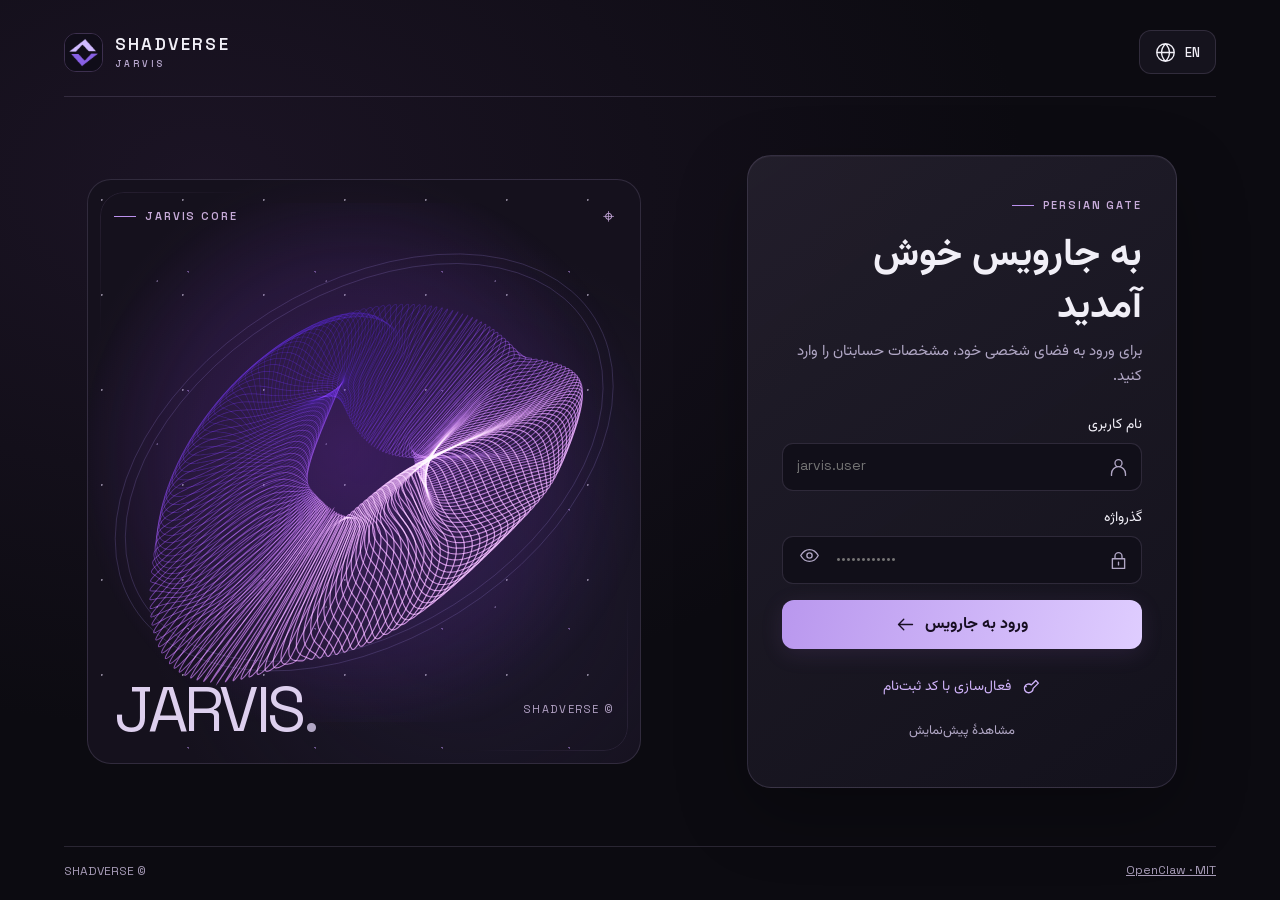
==== deploy/shadverse/product/web/index.html @ c84db5ae "feat(shadverse): add Persian Gate and Creator visual review" ====
<!doctype html>
<html lang="fa" dir="rtl">
  <head>
    <meta charset="utf-8">
    <meta name="viewport" content="width=device-width,initial-scale=1,viewport-fit=cover">
    <meta name="theme-color" content="#100e17">
    <meta name="apple-mobile-web-app-capable" content="yes">
    <title>جارویس | SHADVERSE</title>
    <link rel="manifest" href="./app.webmanifest">
    <link rel="apple-touch-icon" href="./icon-192.png">
    <link rel="icon" href="./icon-192.png">
    <link rel="stylesheet" href="./style.css">
  </head>
  <body>
    <div id="app"></div>
    <script type="module" src="./app.js"></script>
  </body>
</html>
---- deploy/shadverse/product/web/style.css ----
@font-face {
  font-family: Vazir;
  src: url("./fonts/vazirmatn.woff2");
}
@font-face {
  font-family: Space;
  src: url("./fonts/space-grotesk-latin.woff2");
  font-weight: 300 700;
}
:root {
  color-scheme: dark;
  --fg: #f1eff7;
  --muted: #b1a7c5;
  --line: #a89ac630;
  --lilac: #c5a3ff;
  --glass: linear-gradient(145deg, #25212edb, #14121ee8);
  font:
    16px/1.65 Vazir,
    Space,
    system-ui,
    sans-serif;
  color: var(--fg);
  background: #0b0a10;
}
* {
  box-sizing: border-box;
}
body {
  margin: 0;
  min-height: 100dvh;
  background: radial-gradient(ellipse at 16% 20%, #38244959, transparent 54%), #0c0b11;
}
button,
input,
textarea,
select {
  font: inherit;
  color: inherit;
}
button,
a,
select {
  touch-action: manipulation;
}
button {
  cursor: pointer;
  border: 0;
  background: transparent;
}
button:disabled,
select:disabled {
  cursor: default;
  opacity: 0.55;
}
button,
a,
input,
textarea,
select {
  outline-offset: 4px;
}
button:focus-visible,
a:focus-visible {
  outline: 2px solid #cca7ff;
}
button:hover:not(:disabled) {
  filter: brightness(1.18);
}
a {
  color: var(--lilac);
}
input,
textarea,
select {
  min-width: 0;
}
p,
h1,
h2,
h3 {
  margin: 0;
}
input,
textarea {
  direction: auto;
}
bdi {
  unicode-bidi: isolate;
}
.ico {
  width: 21px;
  height: 21px;
  flex: none;
}
.en,
.brand,
.tag,
.num,
small.latin {
  font-family: Space, Arial, sans-serif;
  direction: ltr;
  unicode-bidi: isolate;
}
.tag {
  display: inline-flex;
  gap: 9px;
  align-items: center;
  font-size: 11px;
  font-weight: 600;
  letter-spacing: 0.17em;
  color: #c7abd9;
}
.tag:before {
  content: "";
  width: 22px;
  height: 1px;
  background: #bb91ee;
}
.brand {
  display: flex;
  align-items: center;
  gap: 12px;
  line-height: 1.15;
  font-weight: 600;
  font-size: 17px;
  letter-spacing: 0.13em;
}
.brand img {
  width: 39px;
  height: 39px;
  border: 1px solid #8b72b052;
  border-radius: 12px;
}
.brand small {
  display: block;
  color: #b7a7cd;
  font-size: 9px;
  letter-spacing: 0.32em;
  margin-top: 4px;
}
.pill,
.outline,
.iconbtn,
.primary,
.navbtn,
.shortcut,
.textbtn,
.seg button {
  display: inline-flex;
  align-items: center;
  justify-content: center;
  gap: 9px;
}
.pill,
.outline,
.iconbtn,
.seg {
  border: 1px solid var(--line);
  border-radius: 12px;
  background: #201c2a85;
}
.pill {
  font-size: 13px;
  padding: 6px 13px;
}
.dot {
  width: 7px;
  height: 7px;
  border-radius: 50%;
  background: #c4a0ef;
  box-shadow: 0 0 10px #cca8ff55;
}
.outline,
.iconbtn {
  min-height: 44px;
  padding: 6px 15px;
}
.iconbtn {
  width: 44px;
  padding: 0;
}
.primary {
  min-height: 49px;
  border-radius: 12px;
  padding: 8px 22px;
  color: #170e22;
  background: linear-gradient(105deg, #b997ee, #dfcdff);
  font-weight: 700;
  box-shadow: 0 5px 22px #9e69cd22;
}
.textbtn {
  color: #d0b3fa;
  min-height: 44px;
}
.muted,
.sub {
  color: var(--muted);
}
.sub {
  font-size: 15px;
}
.notice {
  color: #e0c6ff;
  min-height: 1.5em;
  font-size: 14px;
}
.notice:empty {
  display: none;
}
.gate {
  max-width: 1580px;
  padding: 30px clamp(20px, 5vw, 78px) 18px;
  margin: auto;
  min-height: 100dvh;
  display: flex;
  flex-direction: column;
}
.bar,
.foot,
.top,
.split,
.cardhead {
  display: flex;
  align-items: center;
  justify-content: space-between;
  gap: 16px;
}
.bar {
  direction: ltr;
  border-bottom: 1px solid var(--line);
  padding-bottom: 22px;
}
.lang {
  font:
    500 13px Space,
    Vazir,
    sans-serif;
  min-height: 44px;
}
.foot {
  border-top: 1px solid var(--line);
  margin-top: auto;
  padding-top: 15px;
  color: #a89cb8;
  font-size: 12px;
  direction: ltr;
}
.foot a {
  color: inherit;
}
.gatebody {
  display: grid;
  direction: ltr;
  grid-template-columns: 1.2fr 1fr;
  gap: clamp(34px, 7vw, 110px);
  align-items: center;
  flex: 1;
  padding: 42px 2%;
}
.gateform {
  direction: rtl;
  max-width: 430px;
  width: 100%;
  justify-self: center;
  padding: 34px;
  border-radius: 24px;
  border: 1px solid var(--line);
  background: var(--glass);
  box-shadow:
    inset 0 1px #ffffff09,
    0 24px 70px #0004;
}
.gateform h1 {
  font-size: clamp(32px, 3vw, 48px);
  line-height: 1.35;
  margin: 15px 0 5px;
}
.gateform form {
  display: grid;
  gap: 16px;
  margin-top: 25px;
}
.gateform label {
  display: grid;
  gap: 6px;
  font-size: 14px;
}
.field {
  display: flex;
  align-items: center;
  gap: 10px;
  border: 1px solid var(--line);
  background: #110f19;
  border-radius: 11px;
  padding-inline: 12px;
  color: var(--muted);
}
.field:focus-within {
  border-color: #b490d8;
}
.field input {
  background: none;
  border: 0;
  outline: 0;
  height: 46px;
  flex: 1;
  width: 100%;
  text-align: start;
}
.field button {
  height: 44px;
  padding: 4px;
}
.gateactions {
  display: flex;
  justify-content: center;
  gap: 12px;
  flex-wrap: wrap;
  margin-top: 16px;
}
.gateactions button {
  font-size: 14px;
}
.reviewbtn {
  margin: auto;
  display: block;
  color: var(--muted);
  min-height: 44px;
  font-size: 13px;
}
.art {
  position: relative;
  isolation: isolate;
  overflow: hidden;
  background:
    radial-gradient(ellipse at 46% 46%, #41205888, transparent 64%),
    radial-gradient(ellipse at 68% 68%, #28234466, transparent 60%), #15111d;
}
.art:before {
  content: "";
  position: absolute;
  inset: 0;
  opacity: 0.52;
  background-image:
    radial-gradient(1px 1px at 17% 21%, #efe4ff 80%, transparent),
    radial-gradient(1px 1px at 79% 77%, #b991ec 85%, transparent),
    radial-gradient(1px 1px at 41% 62%, #a38fc0 85%, transparent);
  background-size:
    81px 95px,
    127px 119px,
    169px 163px;
  pointer-events: none;
}
.art:after {
  content: "";
  pointer-events: none;
  position: absolute;
  inset: 12px;
  border: 1px solid #c4a5e61c;
  border-radius: inherit;
  mask: linear-gradient(135deg, #000 0, transparent 14%, transparent 85%, #000);
}
canvas {
  display: block;
  max-width: 100%;
}
.gateart {
  border: 1px solid var(--line);
  border-radius: 24px;
  height: clamp(480px, 65vh, 680px);
  color: #ddcfee;
}
.gateart canvas {
  position: absolute;
  inset: 4% 0 7%;
  width: 100%;
  height: 89%;
}
.artcap,
.artbase {
  position: absolute;
  display: flex;
  justify-content: space-between;
  align-items: center;
  left: 26px;
  right: 26px;
  z-index: 1;
}
.artcap {
  top: 23px;
}
.artbase {
  bottom: 22px;
}
.artbase strong {
  font: 400 clamp(40px, 5vw, 82px)/1 Space;
  letter-spacing: -0.055em;
}
.artbase small,
.artcap small {
  font: 11px Space;
  letter-spacing: 0.13em;
  color: #b5a4c7;
}
.cross {
  font: 20px Space;
  color: #bfa2d3;
}
.shell {
  max-width: 1760px;
  margin: auto;
  min-height: 100dvh;
  display: grid;
  grid-template-columns: 246px minmax(0, 1fr);
  direction: rtl;
}
.rail {
  display: flex;
  flex-direction: column;
  gap: 28px;
  padding: 32px 18px 20px;
  background: linear-gradient(155deg, #201a2aee, #15121df5 45%);
  border-inline-end: 1px solid var(--line);
  min-height: 100dvh;
  direction: rtl;
}
.rail .brand {
  justify-content: center;
}
.navgroup {
  display: grid;
  gap: 6px;
}
.navgroup small {
  padding-inline: 14px;
  font-size: 12px;
  color: #a89bb9;
}
.navbtn {
  justify-content: flex-start;
  border: 1px solid transparent;
  border-radius: 12px;
  min-height: 48px;
  padding: 7px 14px;
  gap: 12px;
  color: #c9bfd7;
}
.navbtn.selected {
  background: linear-gradient(90deg, #44305455, #72509852);
  border-color: #b391df48;
  color: #ead4ff;
}
.navbtn.selected:after {
  content: "";
  margin-inline-start: auto;
  width: 6px;
  height: 6px;
  border-radius: 50%;
  background: #caa3ff;
}
.railbottom {
  margin-top: auto;
  border-top: 1px solid var(--line);
  padding-top: 18px;
  display: grid;
  gap: 8px;
}
.main {
  padding: 24px clamp(20px, 3.7vw, 62px);
  width: 100%;
  max-width: 1300px;
  margin: auto;
  align-self: start;
  margin-block: 0;
}
.top {
  height: 55px;
  border-bottom: 1px solid var(--line);
  padding-bottom: 17px;
}
.top .title {
  display: flex;
  gap: 10px;
  align-items: center;
  color: #c9bfd5;
  font-size: 14px;
}
.top .title b {
  color: #fff;
}
.topactions {
  display: flex;
  align-items: center;
  gap: 9px;
}
.mobilemenu {
  display: none;
}
.page {
  padding: 29px 0 12px;
}
.hero {
  border-radius: 22px;
  border: 1px solid #82669c65;
  display: grid;
  grid-template-columns: 1fr 1fr;
  min-height: 300px;
}
.herotext {
  position: relative;
  z-index: 1;
  padding: 32px clamp(20px, 3vw, 50px);
  align-self: center;
}
.herotext h1 {
  font-size: clamp(34px, 3.1vw, 53px);
  line-height: 1.4;
  letter-spacing: -0.03em;
  margin: 12px 0 6px;
}
.herotext .primary {
  margin-top: 20px;
  font-size: 14px;
}
.corebox {
  position: relative;
  min-width: 0;
}
.corebox canvas {
  position: absolute;
  width: 100%;
  height: 100%;
}
.hero .tag {
  color: #debcff;
}
.section {
  margin-top: 24px;
}
.cardhead h2,
.section h2 {
  font-size: 21px;
  font-weight: 650;
}
.composer,
.surface,
.shortcut {
  background: var(--glass);
  border: 1px solid var(--line);
  border-radius: 17px;
}
.composer {
  margin-top: 12px;
  padding: 14px 18px;
}
.composer textarea {
  display: block;
  width: 100%;
  resize: vertical;
  min-height: 65px;
  max-height: 200px;
  background: transparent;
  border: 0;
  outline: none;
  font-size: 17px;
}
.composer:focus-within {
  border-color: #9273ac;
}
.tools {
  display: flex;
  align-items: center;
  gap: 8px;
}
.tools select,
.controls select {
  border: 1px solid var(--line);
  border-radius: 9px;
  padding: 7px;
  background: #1d1924;
  max-width: 200px;
  min-height: 42px;
}
.tools .send {
  margin-inline-start: auto;
  min-height: 43px;
}
.send .ico {
  width: 18px;
}
.shortcuts {
  display: grid;
  grid-template-columns: repeat(3, 1fr);
  gap: 12px;
  margin-top: 12px;
}
.shortcut {
  min-height: 76px;
  justify-content: flex-start;
  padding: 14px;
  text-align: start;
  gap: 12px;
}
.tileicon {
  display: grid;
  place-items: center;
  width: 41px;
  height: 41px;
  border: 1px solid #c3a0ff34;
  border-radius: 11px;
  color: #d2b5fb;
  background: #a67aff10;
}
.shortcut .ico:last-child:not(:first-child) {
  margin-inline-start: auto;
  width: 16px;
}
.pagetitle {
  margin-bottom: 22px;
}
.pagetitle h1 {
  font-size: 35px;
}
.surface {
  padding: 20px;
}
.voiceart {
  display: grid;
  justify-items: center;
  text-align: center;
  padding: 23px;
  border: 1px solid var(--line);
  border-radius: 22px;
}
.voiceart canvas {
  width: min(100%, 520px);
  height: 310px;
}
.voiceart h2,
.voiceart p,
.voiceart button {
  position: relative;
}
.voiceart .outline {
  margin-top: 15px;
}
.voiceline {
  display: flex;
  gap: 3px;
  align-items: center;
  height: 29px;
  margin: 10px;
}
.voiceline i {
  display: block;
  width: 3px;
  height: 8px;
  background: #bfa0e0;
  border-radius: 2px;
}
.voiceline i:nth-child(3n) {
  height: 17px;
}
.voiceline i:nth-child(5n) {
  height: 24px;
}
.seg {
  display: inline-flex;
  flex-wrap: wrap;
  padding: 3px;
  gap: 2px;
}
.seg button {
  padding: 6px 14px;
  min-height: 40px;
  border-radius: 9px;
}
.seg .on {
  background: #544063;
  color: #f2e6ff;
}
.controls {
  display: flex;
  align-items: center;
  gap: 15px;
  flex-wrap: wrap;
}
.controls .field {
  max-width: 100%;
}
.stack {
  display: grid;
  gap: 15px;
}
.empty {
  padding: 32px 20px;
  color: var(--muted);
  text-align: center;
}
.plans {
  display: grid;
  grid-template-columns: repeat(3, 1fr);
  gap: 15px;
}
.plans .en {
  font-size: 27px;
}
.drawerclose {
  display: none;
}
.chip {
  display: inline-flex;
  max-width: 100%;
  align-items: center;
  gap: 6px;
  padding: 4px 10px;
  border-radius: 10px;
  background: #362b41;
  margin: 4px;
  overflow-wrap: anywhere;
}
.chip button {
  min-height: 36px;
}
.footnote {
  margin-top: 18px;
  color: #998ea9;
  font-size: 12px;
  display: flex;
  justify-content: space-between;
}
.auditrow {
  padding: 10px;
  border-bottom: 1px solid var(--line);
}
[hidden] {
  display: none !important;
}
html[dir="ltr"] .gateform,
html[dir="ltr"] .rail,
html[dir="ltr"] .main {
  direction: ltr;
}
.scrim {
  display: none;
}
@media (max-width: 980px) {
  .shell {
    grid-template-columns: 200px minmax(0, 1fr);
  }
  .rail {
    padding: 22px 12px;
  }
  .main {
    padding: 18px;
  }
  .herotext {
    padding: 22px;
  }
  .gatebody {
    gap: 24px;
    padding-inline: 0;
  }
  .gateform {
    padding: 25px;
  }
  .shortcut {
    padding: 10px;
    gap: 6px;
  }
  .shortcut > .ico {
    display: none;
  }
}
@media (max-width: 720px) {
  .gate {
    padding: calc(12px + env(safe-area-inset-top)) 16px calc(10px + env(safe-area-inset-bottom));
  }
  .bar {
    padding-bottom: 10px;
  }
  .brand {
    font-size: 14px;
    gap: 8px;
  }
  .brand img {
    width: 34px;
    height: 34px;
  }
  .gatebody {
    grid-template-columns: 1fr;
    gap: 12px;
    padding: 14px 0;
  }
  .gateart {
    height: 147px;
    border-radius: 16px;
  }
  .gateart canvas {
    left: 32%;
    width: 70%;
    height: 150%;
    top: -22%;
  }
  .artcap {
    left: 16px;
    top: 14px;
  }
  .artbase {
    left: 16px;
    bottom: 16px;
  }
  .artbase small,
  .artcap .cross {
    display: none;
  }
  .artbase strong {
    font-size: 45px;
  }
  .gateform {
    max-width: none;
    padding: 20px;
  }
  .gateform h1 {
    font-size: 30px;
    margin-top: 6px;
  }
  .gateform form {
    gap: 12px;
    margin-top: 16px;
  }
  .gateactions {
    margin-top: 8px;
  }
  .shell {
    display: block;
  }
  .main {
    padding: calc(12px + env(safe-area-inset-top)) 15px calc(18px + env(safe-area-inset-bottom));
  }
  .top {
    height: 50px;
    padding-bottom: 8px;
  }
  .top .title {
    gap: 5px;
  }
  .top .title > span {
    display: none;
  }
  .mobilemenu,
  .drawerclose {
    display: inline-flex;
  }
  .rail {
    display: none;
  }
  .rail.open {
    position: fixed;
    display: flex;
    inset: 0 0 0 auto;
    z-index: 10;
    width: min(82vw, 290px);
    overflow: auto;
    padding-top: calc(15px + env(safe-area-inset-top));
    min-height: 0;
    background: #1b1622;
  }
  .scrim.open {
    display: block;
    position: fixed;
    inset: 0;
    background: #000a;
    z-index: 9;
  }
  .pill {
    font-size: 12px;
    padding: 4px 8px;
  }
  .topactions {
    gap: 5px;
  }
  .lang {
    padding-inline: 9px;
  }
  .page {
    padding-top: 14px;
  }
  .hero {
    grid-template-columns: 1fr;
    min-height: 0;
  }
  .corebox {
    grid-row: 1;
    height: 150px;
  }
  .corebox canvas {
    top: -5%;
    height: 120%;
  }
  .herotext {
    padding: 4px 19px 20px;
    text-align: center;
  }
  .herotext h1 {
    font-size: 31px;
    margin: 4px 0;
  }
  .herotext .primary {
    min-height: 44px;
    margin-top: 12px;
  }
  .sub {
    font-size: 14px;
  }
  .section {
    margin-top: 17px;
  }
  .section h2 {
    font-size: 18px;
  }
  .composer {
    padding: 12px;
    margin-top: 8px;
  }
  .composer textarea {
    font-size: 16px;
    min-height: 55px;
  }
  .tools {
    flex-wrap: wrap;
    gap: 6px;
  }
  .tools .primary {
    padding: 8px 12px;
  }
  .tools select {
    max-width: 135px;
  }
  .shortcuts {
    gap: 7px;
  }
  .shortcut {
    flex-direction: column;
    justify-content: center;
    gap: 5px;
    font-size: 13px;
    padding: 8px 3px;
  }
  .tileicon {
    width: 32px;
    height: 32px;
  }
  .voiceart canvas {
    height: 220px;
  }
  .plans {
    grid-template-columns: 1fr;
  }
  .pagetitle h1 {
    font-size: 28px;
  }
  .footnote {
    margin-top: 11px;
  }
  .voiceart {
    padding: 15px;
  }
  .seg button {
    font-size: 14px;
    padding-inline: 9px;
  }
  .foot {
    font-size: 11px;
  }
  .top .iconbtn {
    width: 40px;
  }
  .drawerclose {
    align-self: flex-end;
  }
}
@media (prefers-reduced-motion: no-preference) {
  button {
    transition:
      filter 0.18s,
      background 0.18s,
      transform 0.18s;
  }
  button:active:not(:disabled) {
    transform: translateY(1px);
  }
}
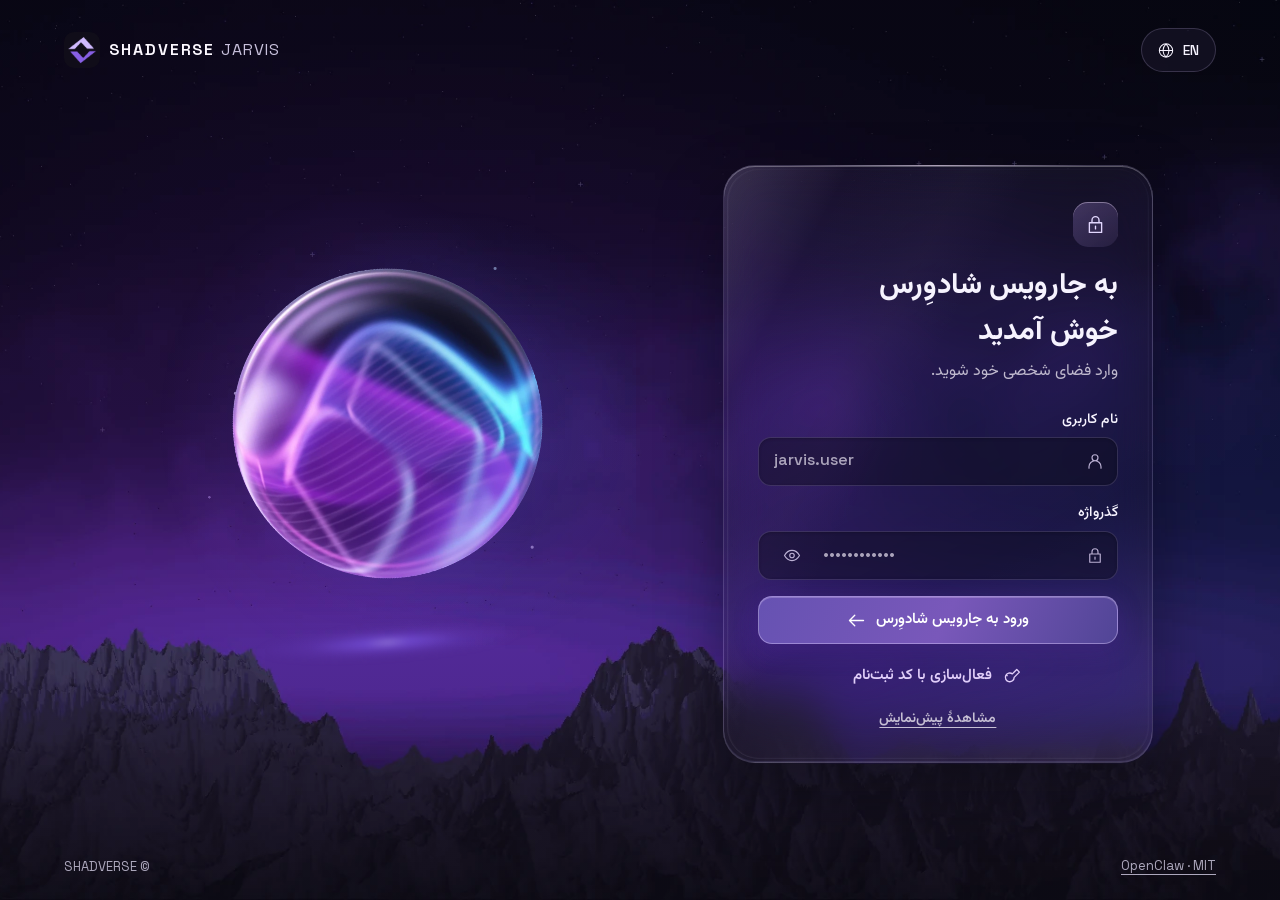
==== commit 47396428: "feat(shadverse): redesign the Persian assistant and voice experience" ====
--- a/deploy/shadverse/product/web/index.html
+++ b/deploy/shadverse/product/web/index.html
@@ -2,10 +2,10 @@
 <html lang="fa" dir="rtl">
   <head>
     <meta charset="utf-8">
-    <meta name="viewport" content="width=device-width,initial-scale=1,viewport-fit=cover">
+    <meta name="viewport" content="width=device-width,initial-scale=1,viewport-fit=cover,interactive-widget=resizes-content">
     <meta name="theme-color" content="#100e17">
     <meta name="apple-mobile-web-app-capable" content="yes">
-    <title>جارویس | SHADVERSE</title>
+    <title>جارویس شادوِرس</title>
     <link rel="manifest" href="./app.webmanifest">
     <link rel="apple-touch-icon" href="./icon-192.png">
     <link rel="icon" href="./icon-192.png">
--- a/deploy/shadverse/product/web/style.css
+++ b/deploy/shadverse/product/web/style.css
@@ -1,26 +1,29 @@
 @font-face {
   font-family: Vazir;
   src: url("./fonts/vazirmatn.woff2");
+  font-weight: 100 900;
+  font-display: swap;
 }
 @font-face {
   font-family: Space;
   src: url("./fonts/space-grotesk-latin.woff2");
   font-weight: 300 700;
+  font-display: swap;
 }
 :root {
   color-scheme: dark;
-  --fg: #f1eff7;
-  --muted: #b1a7c5;
-  --line: #a89ac630;
-  --lilac: #c5a3ff;
-  --glass: linear-gradient(145deg, #25212edb, #14121ee8);
+  --ink: #f6f3fe;
+  --muted: #c0bace;
+  --violet: #ddc8ff;
+  --line: #e5deff28;
+  --rim: inset 0 1px 0 #fff3, inset 1px 0 1px #d8c6ff17, 0 16px 48px #02010855;
   font:
-    16px/1.65 Vazir,
+    400 16px/1.7 Vazir,
     Space,
     system-ui,
     sans-serif;
-  color: var(--fg);
-  background: #0b0a10;
+  background: #090914;
+  color: var(--ink);
 }
 * {
   box-sizing: border-box;
@@ -28,7 +31,18 @@
 body {
   margin: 0;
   min-height: 100dvh;
-  background: radial-gradient(ellipse at 16% 20%, #38244959, transparent 54%), #0c0b11;
+  isolation: isolate;
+  background: #090914;
+}
+body:before {
+  content: "";
+  position: fixed;
+  z-index: -1;
+  inset: 0;
+  background:
+    linear-gradient(180deg, #05040e26, transparent 63%, #06071033),
+    url("./art/horizon.webp") center bottom / cover no-repeat;
+  pointer-events: none;
 }
 button,
 input,
@@ -38,54 +52,64 @@
   color: inherit;
 }
 button,
-a,
-select {
+a {
   touch-action: manipulation;
 }
 button {
+  background: transparent;
+  border: 0;
   cursor: pointer;
-  border: 0;
-  background: transparent;
+  font-weight: 600;
 }
 button:disabled,
 select:disabled {
   cursor: default;
-  opacity: 0.55;
-}
-button,
-a,
-input,
-textarea,
-select {
-  outline-offset: 4px;
 }
 button:focus-visible,
-a:focus-visible {
-  outline: 2px solid #cca7ff;
-}
-button:hover:not(:disabled) {
-  filter: brightness(1.18);
+a:focus-visible,
+input:focus-visible,
+textarea:focus-visible,
+select:focus-visible {
+  outline: 2px solid #d9c4ff;
+  outline-offset: 3px;
+}
+button {
+  min-height: 44px;
+  font-size: 15px;
 }
 a {
-  color: var(--lilac);
-}
-input,
-textarea,
-select {
-  min-width: 0;
-}
-p,
+  color: var(--violet);
+  text-underline-offset: 4px;
+}
 h1,
 h2,
-h3 {
+p {
   margin: 0;
 }
-input,
-textarea {
-  direction: auto;
-}
-bdi {
-  unicode-bidi: isolate;
+h1 {
+  font-size: clamp(27px, 2.5vw, 38px);
+  font-weight: 720;
+  line-height: 1.55;
+  text-wrap: balance;
+}
+h2 {
+  font-size: 20px;
+  font-weight: 640;
+  line-height: 1.55;
+}
+.sub,
+.empty p,
+.status {
+  color: var(--muted);
+}
+.notice {
+  color: #edd7ff;
+  font-size: 15px;
+  margin-block: 0.5rem;
+  text-align: center;
+}
+.notice:empty {
+  display: none;
 }
 .ico {
   width: 21px;
@@ -93,901 +117,976 @@
   flex: none;
 }
 .en,
-.brand,
-.tag,
-.num,
-small.latin {
-  font-family: Space, Arial, sans-serif;
+.brand {
   direction: ltr;
   unicode-bidi: isolate;
-}
-.tag {
+  font-family: Space, Vazir, sans-serif;
+}
+.brand {
   display: inline-flex;
-  gap: 9px;
   align-items: center;
-  font-size: 11px;
-  font-weight: 600;
-  letter-spacing: 0.17em;
-  color: #c7abd9;
-}
-.tag:before {
-  content: "";
-  width: 22px;
-  height: 1px;
-  background: #bb91ee;
-}
-.brand {
+  gap: 10px;
+  color: #fcf8ff;
+  font-size: 16px;
+  letter-spacing: 0.12em;
+  font-weight: 650;
+  white-space: nowrap;
+}
+.brand b {
+  font-weight: 400;
+  letter-spacing: 0.065em;
+  color: #c8c1dc;
+}
+.brand img {
+  width: 36px;
+  height: 36px;
+  object-fit: contain;
+  border-radius: 10px;
+}
+.glass,
+.surface {
+  background: linear-gradient(132deg, #b7a5e421, #29243b66 44%, #201d308c);
+  border: 1px solid var(--line);
+  box-shadow: var(--rim);
+  backdrop-filter: blur(20px) saturate(135%);
+  -webkit-backdrop-filter: blur(20px) saturate(135%);
+}
+.lang,
+.outline,
+.primary,
+.voicebtn,
+.iconbtn,
+.textbtn,
+.mic-check,
+.navbtn,
+.shortcut,
+.pill,
+.field,
+.tools,
+.bar,
+.top,
+.topactions,
+.title,
+.foot,
+.footnote,
+.split,
+.brand,
+.tileicon {
   display: flex;
   align-items: center;
-  gap: 12px;
-  line-height: 1.15;
-  font-weight: 600;
-  font-size: 17px;
-  letter-spacing: 0.13em;
-}
-.brand img {
-  width: 39px;
-  height: 39px;
-  border: 1px solid #8b72b052;
-  border-radius: 12px;
-}
-.brand small {
-  display: block;
-  color: #b7a7cd;
-  font-size: 9px;
-  letter-spacing: 0.32em;
-  margin-top: 4px;
-}
-.pill,
+  gap: 9px;
+}
+.lang,
 .outline,
 .iconbtn,
-.primary,
-.navbtn,
-.shortcut,
-.textbtn,
-.seg button {
-  display: inline-flex;
-  align-items: center;
+.mic-check {
   justify-content: center;
-  gap: 9px;
-}
-.pill,
-.outline,
-.iconbtn,
-.seg {
-  border: 1px solid var(--line);
-  border-radius: 12px;
-  background: #201c2a85;
-}
-.pill {
-  font-size: 13px;
-  padding: 6px 13px;
-}
-.dot {
-  width: 7px;
-  height: 7px;
-  border-radius: 50%;
-  background: #c4a0ef;
-  box-shadow: 0 0 10px #cca8ff55;
-}
-.outline,
-.iconbtn {
-  min-height: 44px;
-  padding: 6px 15px;
-}
-.iconbtn {
-  width: 44px;
-  padding: 0;
+  border-radius: 100px;
+  padding: 7px 16px;
+  background: #19172b99;
+  border: 1px solid #d3c5f832;
+}
+.lang {
+  direction: ltr;
+  font:
+    500 14px Space,
+    Vazir,
+    sans-serif;
+}
+.lang .ico {
+  width: 16px;
 }
 .primary {
-  min-height: 49px;
-  border-radius: 12px;
-  padding: 8px 22px;
-  color: #170e22;
-  background: linear-gradient(105deg, #b997ee, #dfcdff);
-  font-weight: 700;
-  box-shadow: 0 5px 22px #9e69cd22;
-}
-.textbtn {
-  color: #d0b3fa;
-  min-height: 44px;
-}
-.muted,
-.sub {
-  color: var(--muted);
-}
-.sub {
-  font-size: 15px;
-}
-.notice {
-  color: #e0c6ff;
-  min-height: 1.5em;
-  font-size: 14px;
-}
-.notice:empty {
-  display: none;
-}
-.gate {
-  max-width: 1580px;
-  padding: 30px clamp(20px, 5vw, 78px) 18px;
-  margin: auto;
-  min-height: 100dvh;
-  display: flex;
-  flex-direction: column;
+  justify-content: center;
+  min-height: 48px;
+  border-radius: 14px;
+  border: 1px solid #e1cfff6b;
+  color: #fff;
+  background: linear-gradient(115deg, #6652b2, #7958ba 52%, #514596);
+  box-shadow:
+    inset 0 1px 0 #f8e7ff3b,
+    0 6px 25px #522b9855;
 }
 .bar,
 .foot,
 .top,
-.split,
-.cardhead {
+.footnote,
+.split {
+  justify-content: space-between;
+}
+.gate {
+  min-height: 100svh;
+  max-width: 1540px;
+  margin: auto;
   display: flex;
+  flex-direction: column;
+  padding: 28px clamp(20px, 5vw, 82px) 22px;
+}
+.bar,
+.foot {
+  direction: ltr;
+}
+.foot,
+.footnote {
+  color: #ada8bd;
+  font-size: 13px;
+}
+.foot a,
+.footnote a {
+  color: inherit;
+}
+.gatebody {
+  display: grid;
+  flex: 1;
+  direction: ltr;
+  grid-template-columns: minmax(0, 1.2fr) minmax(0, 1fr);
   align-items: center;
-  justify-content: space-between;
+  gap: 4vw;
+  padding: 40px 4vw;
+}
+.gateart {
+  display: grid;
+  place-items: center;
+}
+.gateform {
+  position: relative;
+  justify-self: center;
+  width: min(100%, 430px);
+  border-radius: 32px;
+  padding: 36px 34px 20px;
+  background: linear-gradient(147deg, #d1c2ff20 0%, #54426238 25%, #29263a75 68%, #72658a2e);
+  box-shadow:
+    inset 0 1px 0 #fffdff4a,
+    inset 0 -1px 1px #a8a0e22e,
+    0 28px 65px #05040d66;
+}
+.gateform:before,
+.composer:before {
+  content: "";
+  position: absolute;
+  top: -1px;
+  inset-inline: 15%;
+  height: 1px;
+  background: linear-gradient(90deg, transparent, #f9e9ff99, transparent);
+  pointer-events: none;
+}
+.seal {
+  display: grid;
+  place-items: center;
+  width: 45px;
+  height: 45px;
+  border-radius: 15px;
+  margin-bottom: 16px;
+  color: #e3d8ff;
+  background: linear-gradient(145deg, #aa8ee24a, #332a4e88);
+  box-shadow: inset 0 1px #f5e3ff66;
+}
+.gateform h1 {
+  font-size: 29px;
+  line-height: 1.6;
+}
+.gateform .sub {
+  margin-top: 3px;
+}
+form {
+  display: grid;
   gap: 16px;
-}
-.bar {
-  direction: ltr;
-  border-bottom: 1px solid var(--line);
-  padding-bottom: 22px;
-}
-.lang {
-  font:
-    500 13px Space,
-    Vazir,
-    sans-serif;
-  min-height: 44px;
-}
-.foot {
-  border-top: 1px solid var(--line);
-  margin-top: auto;
-  padding-top: 15px;
-  color: #a89cb8;
-  font-size: 12px;
-  direction: ltr;
-}
-.foot a {
-  color: inherit;
-}
-.gatebody {
-  display: grid;
-  direction: ltr;
-  grid-template-columns: 1.2fr 1fr;
-  gap: clamp(34px, 7vw, 110px);
-  align-items: center;
-  flex: 1;
-  padding: 42px 2%;
-}
-.gateform {
-  direction: rtl;
-  max-width: 430px;
-  width: 100%;
-  justify-self: center;
-  padding: 34px;
-  border-radius: 24px;
-  border: 1px solid var(--line);
-  background: var(--glass);
-  box-shadow:
-    inset 0 1px #ffffff09,
-    0 24px 70px #0004;
-}
-.gateform h1 {
-  font-size: clamp(32px, 3vw, 48px);
-  line-height: 1.35;
-  margin: 15px 0 5px;
-}
-.gateform form {
-  display: grid;
-  gap: 16px;
-  margin-top: 25px;
-}
-.gateform label {
-  display: grid;
-  gap: 6px;
+  margin-top: 23px;
+}
+form label {
+  display: grid;
+  gap: 5px;
   font-size: 14px;
+  font-weight: 550;
 }
 .field {
-  display: flex;
-  align-items: center;
-  gap: 10px;
-  border: 1px solid var(--line);
-  background: #110f19;
-  border-radius: 11px;
-  padding-inline: 12px;
-  color: var(--muted);
-}
-.field:focus-within {
-  border-color: #b490d8;
+  border-radius: 13px;
+  background: #0c0c186b;
+  box-shadow: inset 0 1px 3px #0003;
+  border: 1px solid #c6b4f52e;
+  padding-inline: 13px;
+}
+.field .ico {
+  width: 18px;
+  color: #bcb1d4;
 }
 .field input {
-  background: none;
+  background: transparent;
   border: 0;
   outline: 0;
-  height: 46px;
-  flex: 1;
   width: 100%;
-  text-align: start;
-}
-.field button {
-  height: 44px;
-  padding: 4px;
+  min-width: 0;
+  height: 47px;
+  font-size: 16px;
+}
+.field:focus-within {
+  border-color: #aa8ee2;
+  box-shadow: 0 0 0 2px #a07aff20;
+}
+.field input::placeholder,
+.composer textarea::placeholder {
+  color: #aaa3ba;
+  opacity: 1;
+}
+.eye {
+  display: grid;
+  place-items: center;
+  padding: 0;
+  min-width: 40px;
 }
 .gateactions {
-  display: flex;
+  text-align: center;
+  margin-top: 10px;
+}
+.textbtn,
+.reviewbtn {
   justify-content: center;
-  gap: 12px;
-  flex-wrap: wrap;
-  margin-top: 16px;
-}
-.gateactions button {
+  margin: auto;
+  color: #e1cffa;
+}
+.reviewbtn {
+  display: block;
   font-size: 14px;
-}
-.reviewbtn {
-  margin: auto;
-  display: block;
-  color: var(--muted);
-  min-height: 44px;
-  font-size: 13px;
-}
-.art {
+  color: #c6bfd4;
+  text-decoration: underline;
+  text-underline-offset: 5px;
+}
+.energy {
+  --size: clamp(245px, 29vw, 418px);
+  width: var(--size);
+  height: calc(var(--size)*1.12);
   position: relative;
   isolation: isolate;
-  overflow: hidden;
+  pointer-events: none;
+}
+.levitate {
+  width: 88%;
+  aspect-ratio: 1;
+  position: absolute;
+  left: 6%;
+  top: 1%;
+  animation: float 7s ease-in-out infinite;
+  z-index: 1;
+}
+.jewel {
+  display: block;
+  height: 100%;
+  background: url("./art/prism.webp") center/contain no-repeat;
+  transform: rotate(-13deg);
+}
+.aura {
+  position: absolute;
+  inset: -17%;
   background:
-    radial-gradient(ellipse at 46% 46%, #41205888, transparent 64%),
-    radial-gradient(ellipse at 68% 68%, #28234466, transparent 60%), #15111d;
-}
-.art:before {
+    radial-gradient(ellipse at 45% 43%, #7d51ff29, transparent 53%),
+    radial-gradient(ellipse at 64% 44%, #2470f326, transparent 50%);
+}
+.reflection {
+  position: absolute;
+  bottom: 3%;
+  left: 14%;
+  width: 72%;
+  height: 8%;
+  border-radius: 50%;
+  background: radial-gradient(ellipse, #dad0ff94, #8661fa87 12%, #7147d036 42%, transparent 70%);
+  filter: blur(3px);
+  transform: rotate(-4deg);
+}
+.energy:after {
   content: "";
   position: absolute;
   inset: 0;
-  opacity: 0.52;
-  background-image:
-    radial-gradient(1px 1px at 17% 21%, #efe4ff 80%, transparent),
-    radial-gradient(1px 1px at 79% 77%, #b991ec 85%, transparent),
-    radial-gradient(1px 1px at 41% 62%, #a38fc0 85%, transparent);
-  background-size:
-    81px 95px,
-    127px 119px,
-    169px 163px;
   pointer-events: none;
-}
-.art:after {
-  content: "";
-  pointer-events: none;
-  position: absolute;
-  inset: 12px;
-  border: 1px solid #c4a5e61c;
-  border-radius: inherit;
-  mask: linear-gradient(135deg, #000 0, transparent 14%, transparent 85%, #000);
-}
-canvas {
-  display: block;
-  max-width: 100%;
-}
-.gateart {
-  border: 1px solid var(--line);
-  border-radius: 24px;
-  height: clamp(480px, 65vh, 680px);
-  color: #ddcfee;
-}
-.gateart canvas {
-  position: absolute;
-  inset: 4% 0 7%;
-  width: 100%;
-  height: 89%;
-}
-.artcap,
-.artbase {
-  position: absolute;
-  display: flex;
-  justify-content: space-between;
-  align-items: center;
-  left: 26px;
-  right: 26px;
-  z-index: 1;
-}
-.artcap {
-  top: 23px;
-}
-.artbase {
-  bottom: 22px;
-}
-.artbase strong {
-  font: 400 clamp(40px, 5vw, 82px)/1 Space;
-  letter-spacing: -0.055em;
-}
-.artbase small,
-.artcap small {
-  font: 11px Space;
-  letter-spacing: 0.13em;
-  color: #b5a4c7;
-}
-.cross {
-  font: 20px Space;
-  color: #bfa2d3;
+  background:
+    radial-gradient(circle at 9% 33%, #d3bdffa8 0 1px, transparent 2px),
+    radial-gradient(circle at 79% 3%, #b6d3ff88 0 1px, transparent 2px),
+    radial-gradient(circle at 89% 70%, #d3bdff88 0 1px, transparent 2px),
+    radial-gradient(circle at 2% 58%, #9672c8a8 0 1px, transparent 1.5px);
+}
+@keyframes float {
+  0%,
+  100% {
+    transform: translateY(0) rotate(0);
+  }
+  50% {
+    transform: translateY(-2%) rotate(4deg);
+  }
 }
 .shell {
-  max-width: 1760px;
+  min-height: 100svh;
+  max-width: 1640px;
   margin: auto;
-  min-height: 100dvh;
-  display: grid;
-  grid-template-columns: 246px minmax(0, 1fr);
+  display: grid;
   direction: rtl;
+  grid-template-columns: 216px minmax(0, 1fr);
+  gap: clamp(18px, 3.8vw, 68px);
+  padding: 26px clamp(22px, 3.5vw, 58px);
 }
 .rail {
+  margin: auto 0;
+  position: sticky;
+  top: 28px;
   display: flex;
   flex-direction: column;
-  gap: 28px;
-  padding: 32px 18px 20px;
-  background: linear-gradient(155deg, #201a2aee, #15121df5 45%);
-  border-inline-end: 1px solid var(--line);
-  min-height: 100dvh;
-  direction: rtl;
+  gap: 22px;
+  align-self: start;
+  padding: 24px 13px 14px;
+  border-radius: 26px;
+  min-width: 0;
 }
 .rail .brand {
+  font-size: 11px;
+  gap: 6px;
   justify-content: center;
 }
+.rail .brand img {
+  width: 30px;
+  height: 30px;
+}
 .navgroup {
   display: grid;
-  gap: 6px;
+  gap: 3px;
 }
 .navgroup small {
+  color: #bfb6d0;
+  font-size: 13px;
   padding-inline: 14px;
-  font-size: 12px;
-  color: #a89bb9;
+  margin-bottom: 3px;
 }
 .navbtn {
-  justify-content: flex-start;
-  border: 1px solid transparent;
+  color: #ddd7e7;
+  width: 100%;
   border-radius: 12px;
-  min-height: 48px;
-  padding: 7px 14px;
-  gap: 12px;
-  color: #c9bfd7;
+  min-height: 44px;
+  padding: 7px 13px;
+  text-align: start;
+}
+.navbtn .ico {
+  width: 19px;
+  color: #cbbbe1;
 }
 .navbtn.selected {
-  background: linear-gradient(90deg, #44305455, #72509852);
-  border-color: #b391df48;
-  color: #ead4ff;
-}
-.navbtn.selected:after {
-  content: "";
-  margin-inline-start: auto;
+  background: linear-gradient(110deg, #9e78df19, #9b78e03d);
+  box-shadow: inset -2px 0 #ceadff;
+}
+.railbottom {
+  border-top: 1px solid var(--line);
+  padding-top: 10px;
+  display: grid;
+  gap: 4px;
+}
+.pill {
+  font-size: 13px;
+  color: #cbc5d9;
+}
+.railbottom .pill {
+  padding-inline: 13px;
+}
+.dot,
+.status i {
+  display: inline-block;
   width: 6px;
   height: 6px;
+  flex: none;
+  border-radius: 100%;
+  background: #b09ac9;
+}
+.main {
+  min-width: 0;
+  width: 100%;
+  display: flex;
+  flex-direction: column;
+}
+html[dir="ltr"] .main,
+html[dir="ltr"] .rail {
+  direction: ltr;
+}
+.top {
+  min-height: 48px;
+}
+.title b {
+  font-size: 17px;
+  font-weight: 620;
+}
+.topactions {
+  gap: 15px;
+}
+.page {
+  flex: 1;
+  display: grid;
+  align-content: center;
+  padding-block: 30px;
+  min-width: 0;
+}
+.studio,
+.voice-stage {
+  width: min(100%, 740px);
+  margin: auto;
+}
+.greeting {
+  text-align: center;
+  display: grid;
+  justify-items: center;
+}
+.greeting .energy {
+  --size: clamp(154px, 18.5vh, 210px);
+  margin-bottom: 9px;
+}
+.greeting p {
+  font-size: 15px;
+  color: #d0c3ea;
+  margin: 2px 0 22px;
+}
+.composearea {
+  min-width: 0;
+}
+.composer {
+  position: relative;
+  border-radius: 23px;
+  padding: 19px 21px 14px;
+}
+.composer textarea {
+  display: block;
+  resize: vertical;
+  width: 100%;
+  min-height: 58px;
+  max-height: 180px;
+  background: transparent;
+  border: 0;
+  outline: 0;
+  font-size: 16px;
+  color: var(--ink);
+}
+.tools {
+  flex-wrap: wrap;
+  gap: 7px;
+}
+.iconbtn {
+  width: 44px;
+  height: 44px;
+  padding: 0;
+}
+.tools select {
+  border: 0;
+  border-radius: 8px;
+  background: #15122499;
+  color: #d6d0e4;
+  max-width: 130px;
+  min-height: 44px;
+  font-size: 14px;
+  padding: 4px 8px;
+}
+.voicebtn {
+  margin-inline-start: auto;
+  color: #edddff;
+  border-radius: 30px;
+  padding: 7px 14px;
+  background: #a889df25;
+  box-shadow: inset 0 1px #ebdaff38;
+}
+.send {
+  min-height: 44px;
+  width: 44px;
   border-radius: 50%;
-  background: #caa3ff;
-}
-.railbottom {
-  margin-top: auto;
-  border-top: 1px solid var(--line);
-  padding-top: 18px;
-  display: grid;
-  gap: 8px;
-}
-.main {
-  padding: 24px clamp(20px, 3.7vw, 62px);
-  width: 100%;
-  max-width: 1300px;
-  margin: auto;
-  align-self: start;
-  margin-block: 0;
-}
-.top {
-  height: 55px;
-  border-bottom: 1px solid var(--line);
-  padding-bottom: 17px;
-}
-.top .title {
+  color: #c9bddc;
+  opacity: 0.65;
+}
+.status {
+  font-size: 13px;
   display: flex;
-  gap: 10px;
+  gap: 7px;
   align-items: center;
-  color: #c9bfd5;
+  justify-content: center;
+  margin: 8px 0;
+}
+.library {
+  margin-top: 22px;
+}
+.library h2 {
+  margin-bottom: 9px;
+}
+.shortcuts {
+  display: grid;
+  grid-template-columns: repeat(5, minmax(0, 1fr));
+  border-radius: 19px;
+  padding: 6px;
+  background: #1714236b;
+}
+.shortcut {
+  min-width: 0;
+  flex-direction: column;
+  justify-content: center;
+  gap: 4px;
+  padding: 8px 2px;
+  border-radius: 13px;
   font-size: 14px;
-}
-.top .title b {
-  color: #fff;
-}
-.topactions {
+  color: #ddd7eb;
+}
+.shortcut .ico {
+  color: #ccb2fa;
+}
+.chip {
+  display: inline-flex;
+  align-items: center;
+  padding: 1px 10px;
+  gap: 5px;
+  background: #514365;
+  border-radius: 10px;
+  max-width: 100%;
+  overflow-wrap: anywhere;
+}
+.chip .ico {
+  width: 15px;
+}
+.voice-stage {
+  display: grid;
+  justify-items: center;
+  text-align: center;
+}
+.voice-stage > .sub {
+  font-size: 15px;
+}
+.voice-stage .energy {
+  --size: clamp(215px, 33vh, 330px);
+  margin: 22px 0 2px;
+}
+.voice-stage h2 {
+  margin-bottom: 16px;
+}
+.modes {
+  display: flex;
+  justify-content: center;
+  flex-wrap: wrap;
+  border-radius: 22px;
+  padding: 5px;
+}
+.modes button {
+  color: #c9c1d7;
+  border-radius: 16px;
+  padding: 5px 14px;
+}
+.modes button[aria-pressed="true"] {
+  background: linear-gradient(140deg, #a58bc95e, #6c599c50);
+  box-shadow: inset 0 1px #d9c4f962;
+  color: white;
+}
+.mic-check {
+  margin-top: 20px;
+  color: #efddff;
+  font-size: 15px;
+}
+.waveform {
+  height: 24px;
   display: flex;
   align-items: center;
-  gap: 9px;
-}
-.mobilemenu {
+  gap: 3px;
+  margin: 6px auto 7px;
+}
+.waveform i {
+  width: 2px;
+  height: 4px;
+  background: #c2a5f3;
+  border-radius: 4px;
+}
+.waveform i:nth-child(3n) {
+  height: 10px;
+}
+.waveform i:nth-child(4n) {
+  height: 15px;
+}
+.waveform i:nth-child(7n) {
+  height: 20px;
+}
+[data-state="listening"] .jewel {
+  filter: hue-rotate(327deg);
+  transform: rotate(-29deg);
+}
+[data-state="thinking"] .jewel {
+  filter: hue-rotate(20deg);
+  transform: rotate(45deg);
+}
+[data-state="speaking"] .jewel {
+  filter: hue-rotate(340deg) brightness(1.15);
+  transform: rotate(16deg);
+}
+[data-state="disconnected"] .jewel {
+  filter: grayscale(0.93) brightness(0.62);
+}
+[data-state="listening"] .levitate {
+  animation-duration: 3.2s;
+}
+[data-state="thinking"] .levitate {
+  animation-duration: 5s;
+}
+[data-state="speaking"] .levitate {
+  animation: pulse 1.8s ease-in-out infinite;
+}
+[data-state="disconnected"] .levitate,
+.still .levitate {
+  animation: none;
+}
+[data-state="disconnected"] .reflection,
+[data-state="disconnected"] .waveform {
+  opacity: 0.4;
+}
+@keyframes pulse {
+  50% {
+    transform: scale(1.035) translateY(-1%);
+  }
+}
+.footnote {
+  direction: ltr;
+  margin-top: 10px;
+}
+.pagetitle,
+.surface,
+.stack {
+  width: min(100%, 860px);
+  justify-self: center;
+}
+.pagetitle {
+  margin-bottom: 18px;
+}
+.surface {
+  border-radius: 20px;
+  padding: 22px;
+}
+.stack {
+  display: grid;
+  gap: 16px;
+}
+.controls,
+.seg {
+  display: flex;
+  gap: 5px;
+  flex-wrap: wrap;
+  align-items: center;
+}
+.controls {
+  justify-content: space-between;
+  gap: 12px;
+}
+.seg {
+  background: #0c0b184f;
+  padding: 4px;
+  border-radius: 14px;
+}
+.seg button {
+  border-radius: 11px;
+  padding-inline: 12px;
+}
+.seg .on {
+  background: #70599a66;
+}
+.empty {
+  padding: 28px;
+  text-align: center;
+}
+.empty > .ico {
+  color: var(--violet);
+}
+.plans {
+  display: grid;
+  grid-template-columns: repeat(3, 1fr);
+  gap: 10px;
+}
+.auditrow {
+  padding: 8px;
+  border-bottom: 1px solid var(--line);
+}
+.mobilemenu,
+.drawerclose,
+.scrim {
   display: none;
-}
-.page {
-  padding: 29px 0 12px;
-}
-.hero {
-  border-radius: 22px;
-  border: 1px solid #82669c65;
-  display: grid;
-  grid-template-columns: 1fr 1fr;
-  min-height: 300px;
-}
-.herotext {
-  position: relative;
-  z-index: 1;
-  padding: 32px clamp(20px, 3vw, 50px);
-  align-self: center;
-}
-.herotext h1 {
-  font-size: clamp(34px, 3.1vw, 53px);
-  line-height: 1.4;
-  letter-spacing: -0.03em;
-  margin: 12px 0 6px;
-}
-.herotext .primary {
-  margin-top: 20px;
-  font-size: 14px;
-}
-.corebox {
-  position: relative;
-  min-width: 0;
-}
-.corebox canvas {
-  position: absolute;
-  width: 100%;
-  height: 100%;
-}
-.hero .tag {
-  color: #debcff;
-}
-.section {
-  margin-top: 24px;
-}
-.cardhead h2,
-.section h2 {
-  font-size: 21px;
-  font-weight: 650;
-}
-.composer,
-.surface,
-.shortcut {
-  background: var(--glass);
-  border: 1px solid var(--line);
-  border-radius: 17px;
-}
-.composer {
-  margin-top: 12px;
-  padding: 14px 18px;
-}
-.composer textarea {
-  display: block;
-  width: 100%;
-  resize: vertical;
-  min-height: 65px;
-  max-height: 200px;
-  background: transparent;
-  border: 0;
-  outline: none;
-  font-size: 17px;
-}
-.composer:focus-within {
-  border-color: #9273ac;
-}
-.tools {
-  display: flex;
-  align-items: center;
-  gap: 8px;
-}
-.tools select,
-.controls select {
-  border: 1px solid var(--line);
-  border-radius: 9px;
-  padding: 7px;
-  background: #1d1924;
-  max-width: 200px;
-  min-height: 42px;
-}
-.tools .send {
-  margin-inline-start: auto;
-  min-height: 43px;
-}
-.send .ico {
-  width: 18px;
-}
-.shortcuts {
-  display: grid;
-  grid-template-columns: repeat(3, 1fr);
-  gap: 12px;
-  margin-top: 12px;
-}
-.shortcut {
-  min-height: 76px;
-  justify-content: flex-start;
-  padding: 14px;
-  text-align: start;
-  gap: 12px;
-}
-.tileicon {
-  display: grid;
-  place-items: center;
-  width: 41px;
-  height: 41px;
-  border: 1px solid #c3a0ff34;
-  border-radius: 11px;
-  color: #d2b5fb;
-  background: #a67aff10;
-}
-.shortcut .ico:last-child:not(:first-child) {
-  margin-inline-start: auto;
-  width: 16px;
-}
-.pagetitle {
-  margin-bottom: 22px;
-}
-.pagetitle h1 {
-  font-size: 35px;
-}
-.surface {
-  padding: 20px;
-}
-.voiceart {
-  display: grid;
-  justify-items: center;
-  text-align: center;
-  padding: 23px;
-  border: 1px solid var(--line);
-  border-radius: 22px;
-}
-.voiceart canvas {
-  width: min(100%, 520px);
-  height: 310px;
-}
-.voiceart h2,
-.voiceart p,
-.voiceart button {
-  position: relative;
-}
-.voiceart .outline {
-  margin-top: 15px;
-}
-.voiceline {
-  display: flex;
-  gap: 3px;
-  align-items: center;
-  height: 29px;
-  margin: 10px;
-}
-.voiceline i {
-  display: block;
-  width: 3px;
-  height: 8px;
-  background: #bfa0e0;
-  border-radius: 2px;
-}
-.voiceline i:nth-child(3n) {
-  height: 17px;
-}
-.voiceline i:nth-child(5n) {
-  height: 24px;
-}
-.seg {
-  display: inline-flex;
-  flex-wrap: wrap;
-  padding: 3px;
-  gap: 2px;
-}
-.seg button {
-  padding: 6px 14px;
-  min-height: 40px;
-  border-radius: 9px;
-}
-.seg .on {
-  background: #544063;
-  color: #f2e6ff;
-}
-.controls {
-  display: flex;
-  align-items: center;
-  gap: 15px;
-  flex-wrap: wrap;
-}
-.controls .field {
-  max-width: 100%;
-}
-.stack {
-  display: grid;
-  gap: 15px;
-}
-.empty {
-  padding: 32px 20px;
-  color: var(--muted);
-  text-align: center;
-}
-.plans {
-  display: grid;
-  grid-template-columns: repeat(3, 1fr);
-  gap: 15px;
-}
-.plans .en {
-  font-size: 27px;
-}
-.drawerclose {
-  display: none;
-}
-.chip {
-  display: inline-flex;
-  max-width: 100%;
-  align-items: center;
-  gap: 6px;
-  padding: 4px 10px;
-  border-radius: 10px;
-  background: #362b41;
-  margin: 4px;
-  overflow-wrap: anywhere;
-}
-.chip button {
-  min-height: 36px;
-}
-.footnote {
-  margin-top: 18px;
-  color: #998ea9;
-  font-size: 12px;
-  display: flex;
-  justify-content: space-between;
-}
-.auditrow {
-  padding: 10px;
-  border-bottom: 1px solid var(--line);
 }
 [hidden] {
   display: none !important;
 }
-html[dir="ltr"] .gateform,
-html[dir="ltr"] .rail,
-html[dir="ltr"] .main {
-  direction: ltr;
-}
-.scrim {
-  display: none;
-}
-@media (max-width: 980px) {
+@media (hover: hover) {
+  button:hover:not(:disabled) {
+    background-color: #a287da28;
+    color: white;
+  }
+}
+@media (prefers-reduced-motion: no-preference) {
+  button,
+  a {
+    transition:
+      background-color 0.16s,
+      color 0.16s,
+      transform 0.16s;
+  }
+  button:active:not(:disabled) {
+    transform: scale(0.975);
+  }
+}
+@media (prefers-reduced-motion: reduce) {
+  .energy .levitate {
+    animation: none;
+  }
+}
+@media (max-width: 880px) {
   .shell {
-    grid-template-columns: 200px minmax(0, 1fr);
-  }
-  .rail {
-    padding: 22px 12px;
-  }
-  .main {
-    padding: 18px;
-  }
-  .herotext {
-    padding: 22px;
+    grid-template-columns: 174px 1fr;
+    gap: 20px;
   }
   .gatebody {
-    gap: 24px;
     padding-inline: 0;
-  }
-  .gateform {
-    padding: 25px;
-  }
-  .shortcut {
-    padding: 10px;
-    gap: 6px;
-  }
-  .shortcut > .ico {
-    display: none;
-  }
-}
-@media (max-width: 720px) {
-  .gate {
-    padding: calc(12px + env(safe-area-inset-top)) 16px calc(10px + env(safe-area-inset-bottom));
-  }
-  .bar {
-    padding-bottom: 10px;
+    gap: 20px;
   }
   .brand {
     font-size: 14px;
-    gap: 8px;
-  }
-  .brand img {
-    width: 34px;
-    height: 34px;
+  }
+  .rail {
+    padding-inline: 8px;
+  }
+}
+@media (max-width: 720px) {
+  body:before {
+    background-position: 39% bottom;
+  }
+  .gate {
+    padding: calc(13px + env(safe-area-inset-top)) max(17px, env(safe-area-inset-right))
+      calc(13px + env(safe-area-inset-bottom)) max(17px, env(safe-area-inset-left));
+  }
+  .bar .brand img {
+    width: 30px;
+    height: 30px;
+  }
+  .bar .brand {
+    font-size: 13px;
   }
   .gatebody {
-    grid-template-columns: 1fr;
-    gap: 12px;
-    padding: 14px 0;
-  }
-  .gateart {
-    height: 147px;
-    border-radius: 16px;
-  }
-  .gateart canvas {
-    left: 32%;
-    width: 70%;
-    height: 150%;
-    top: -22%;
-  }
-  .artcap {
-    left: 16px;
-    top: 14px;
-  }
-  .artbase {
-    left: 16px;
-    bottom: 16px;
-  }
-  .artbase small,
-  .artcap .cross {
+    display: flex;
+    flex-direction: column;
+    justify-content: center;
+    gap: 0;
+    padding: 10px 0 16px;
+  }
+  .gateart .energy {
+    --size: clamp(98px, 19svh, 163px);
+    margin-block: 0 -10px;
+  }
+  .gateform {
+    max-width: 400px;
+    padding: 21px 20px 12px;
+    border-radius: 25px;
+  }
+  .seal {
     display: none;
   }
-  .artbase strong {
-    font-size: 45px;
-  }
-  .gateform {
-    max-width: none;
-    padding: 20px;
-  }
-  .gateform h1 {
-    font-size: 30px;
-    margin-top: 6px;
-  }
-  .gateform form {
-    gap: 12px;
-    margin-top: 16px;
+  .gateform h1,
+  h1 {
+    font-size: 25px;
+    line-height: 1.55;
+  }
+  .gateform .sub,
+  .sub {
+    font-size: 15px;
+  }
+  form {
+    margin-top: 14px;
+    gap: 11px;
+  }
+  .field input {
+    height: 44px;
   }
   .gateactions {
-    margin-top: 8px;
+    margin-top: 5px;
   }
   .shell {
     display: block;
+    padding: calc(12px + env(safe-area-inset-top)) max(16px, env(safe-area-inset-right))
+      calc(13px + env(safe-area-inset-bottom)) max(16px, env(safe-area-inset-left));
   }
   .main {
-    padding: calc(12px + env(safe-area-inset-top)) 15px calc(18px + env(safe-area-inset-bottom));
+    min-height: calc(100svh - 30px - env(safe-area-inset-top) - env(safe-area-inset-bottom));
   }
   .top {
-    height: 50px;
-    padding-bottom: 8px;
-  }
-  .top .title {
-    gap: 5px;
-  }
-  .top .title > span {
-    display: none;
+    height: 44px;
+    gap: 6px;
+  }
+  .title {
+    gap: 7px;
+  }
+  .title b {
+    font-size: 16px;
+  }
+  .topactions {
+    gap: 9px;
+  }
+  .lang {
+    padding: 5px 11px;
   }
   .mobilemenu,
   .drawerclose {
-    display: inline-flex;
+    display: flex;
+  }
+  .drawerclose {
+    align-self: flex-end;
   }
   .rail {
     display: none;
   }
   .rail.open {
+    display: flex;
     position: fixed;
-    display: flex;
-    inset: 0 0 0 auto;
+    inset: calc(10px + env(safe-area-inset-top)) 10px auto auto;
+    max-height: calc(100dvh - 20px - env(safe-area-inset-top));
+    overflow: auto;
     z-index: 10;
-    width: min(82vw, 290px);
-    overflow: auto;
-    padding-top: calc(15px + env(safe-area-inset-top));
-    min-height: 0;
-    background: #1b1622;
+    width: min(80vw, 275px);
+    padding: 15px;
+    gap: 10px;
+    background: linear-gradient(133deg, #463a57ee, #191623ed);
   }
   .scrim.open {
     display: block;
     position: fixed;
     inset: 0;
-    background: #000a;
     z-index: 9;
-  }
-  .pill {
-    font-size: 12px;
-    padding: 4px 8px;
-  }
-  .topactions {
-    gap: 5px;
-  }
-  .lang {
-    padding-inline: 9px;
+    background: #03020aad;
+    width: 100%;
+    height: 100%;
+  }
+  .rail .brand {
+    font-size: 14px;
   }
   .page {
-    padding-top: 14px;
-  }
-  .hero {
-    grid-template-columns: 1fr;
-    min-height: 0;
-  }
-  .corebox {
-    grid-row: 1;
-    height: 150px;
-  }
-  .corebox canvas {
-    top: -5%;
-    height: 120%;
-  }
-  .herotext {
-    padding: 4px 19px 20px;
-    text-align: center;
-  }
-  .herotext h1 {
-    font-size: 31px;
-    margin: 4px 0;
-  }
-  .herotext .primary {
-    min-height: 44px;
-    margin-top: 12px;
-  }
-  .sub {
+    padding-block: 24px;
+  }
+  .greeting .energy {
+    --size: clamp(125px, 18svh, 158px);
+    margin-bottom: 5px;
+  }
+  .greeting p {
+    margin-bottom: 17px;
+  }
+  .composer {
+    padding: 14px 12px 11px;
+    border-radius: 19px;
+  }
+  .tools {
+    gap: 4px;
+  }
+  .tools select {
+    max-width: 108px;
+    font-size: 13px;
+    padding: 3px;
+  }
+  .voicebtn {
     font-size: 14px;
-  }
-  .section {
+    padding-inline: 10px;
+  }
+  .status {
+    font-size: 13px;
+  }
+  .library {
     margin-top: 17px;
   }
-  .section h2 {
-    font-size: 18px;
-  }
-  .composer {
-    padding: 12px;
-    margin-top: 8px;
-  }
-  .composer textarea {
-    font-size: 16px;
-    min-height: 55px;
-  }
-  .tools {
-    flex-wrap: wrap;
-    gap: 6px;
-  }
-  .tools .primary {
-    padding: 8px 12px;
-  }
-  .tools select {
-    max-width: 135px;
+  .library h2,
+  h2 {
+    font-size: 19px;
+  }
+  .shortcut {
+    font-size: 13px;
+    gap: 4px;
   }
   .shortcuts {
-    gap: 7px;
-  }
-  .shortcut {
-    flex-direction: column;
-    justify-content: center;
-    gap: 5px;
-    font-size: 13px;
-    padding: 8px 3px;
-  }
-  .tileicon {
-    width: 32px;
-    height: 32px;
-  }
-  .voiceart canvas {
-    height: 220px;
+    padding: 5px 2px;
+  }
+  .shortcut .ico {
+    width: 19px;
+  }
+  .voice-stage > .sub {
+    max-width: 32ch;
+  }
+  .voice-stage .energy {
+    --size: clamp(180px, 27svh, 238px);
+    margin-top: 20px;
+  }
+  .modes {
+    max-width: 350px;
+  }
+  .modes button {
+    font-size: 14px;
+    padding: 5px 10px;
+  }
+  .mic-check {
+    margin-top: 15px;
   }
   .plans {
     grid-template-columns: 1fr;
   }
-  .pagetitle h1 {
-    font-size: 28px;
-  }
-  .footnote {
-    margin-top: 11px;
-  }
-  .voiceart {
-    padding: 15px;
-  }
-  .seg button {
-    font-size: 14px;
-    padding-inline: 9px;
-  }
+  .surface {
+    padding: 16px;
+  }
+  .footnote,
   .foot {
-    font-size: 11px;
-  }
-  .top .iconbtn {
-    width: 40px;
-  }
-  .drawerclose {
-    align-self: flex-end;
-  }
-}
-@media (prefers-reduced-motion: no-preference) {
-  button {
-    transition:
-      filter 0.18s,
-      background 0.18s,
-      transform 0.18s;
-  }
-  button:active:not(:disabled) {
-    transform: translateY(1px);
-  }
-}
+    font-size: 13px;
+  }
+}
+@media (max-height: 620px) and (max-width: 720px) {
+  .gateart {
+    display: none;
+  }
+  .gatebody {
+    padding-top: 14px;
+  }
+  .gate {
+    min-height: 100dvh;
+  }
+  .page {
+    align-content: start;
+  }
+}
+html[dir="rtl"] textarea:placeholder-shown {
+  direction: rtl;
+  text-align: start;
+}
+html[dir="ltr"] textarea:placeholder-shown {
+  direction: ltr;
+  text-align: start;
+}
+.gateform,
+.composer {
+  background-image:
+    linear-gradient(118deg, #dcd3fb27, transparent 17%, #9f8cbb09 33%, transparent 42%),
+    linear-gradient(153deg, #89829d17, #1d182c66 65%, #6657783d);
+}
+.gateform:after {
+  content: "";
+  position: absolute;
+  inset: 3px;
+  pointer-events: none;
+  border-radius: inherit;
+  box-shadow:
+    inset 1px 0 2px #eae5ff18,
+    inset -1px -1px 2px #d3c4ee0f;
+}
+.starters {
+  display: flex;
+  gap: 7px;
+  justify-content: center;
+  margin: 9px 0 18px;
+}
+.starter {
+  padding: 5px 14px;
+  border-radius: 30px;
+  border: 1px solid #c6baf12e;
+  background: #20182e6b;
+  color: #e1d4f4;
+  font-size: 15px;
+  font-weight: 520;
+}
+@media (max-width: 720px) {
+  .starters {
+    margin: 7px 0 14px;
+  }
+  .voicebtn {
+    font-size: 15px;
+  }
+  .modes button {
+    font-size: 15px;
+  }
+}
